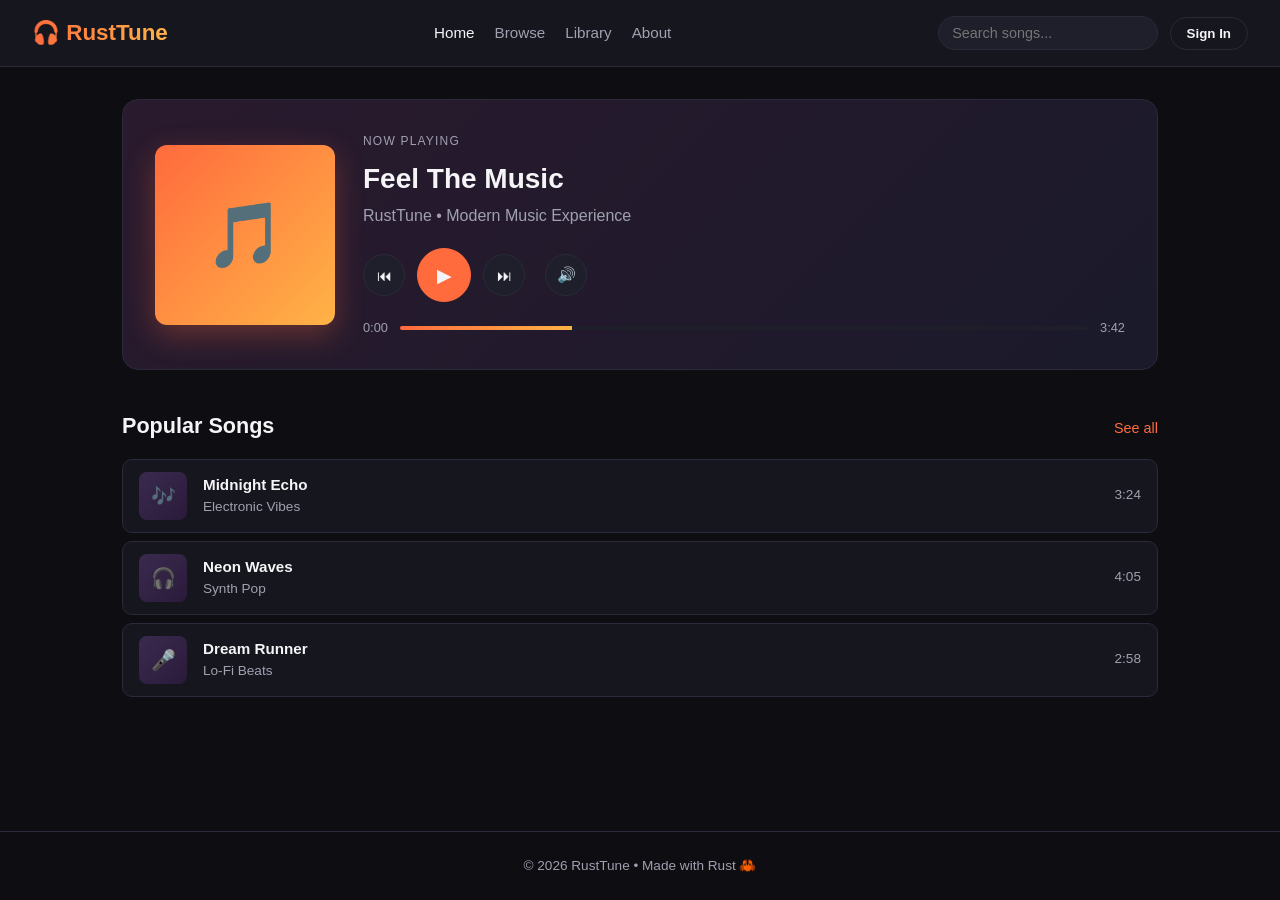
==== templates/index.html @ b89c120e "feat: implemented reusable error message component" ====
<!DOCTYPE html>
<html lang="en">
<head>
  <meta charset="UTF-8" />
  <meta name="viewport" content="width=device-width, initial-scale=1.0" />

  <title>RustTune</title>
  <link rel="stylesheet" href="/static/css/style.css" />
</head>

<body>

  <header class="site-header">
    <div class="logo">🎧 RustTune</div>

    <nav class="nav">
      <a href="#" class="nav-link active">Home</a>
      <a href="#" class="nav-link">Browse</a>
      <a href="#" class="nav-link">Library</a>
      <a href="#" class="nav-link">About</a>
    </nav>

    <div class="header-actions">
      <input
        type="search"
        class="search"
        placeholder="Search songs..."
      />

      <button class="btn btn-ghost">Sign In</button>
    </div>
  </header>

  <main class="container">

    <section class="play-section">

      <div class="now-playing">

        <div class="cover-art">🎵</div>

        <div class="track-info">

          <p class="eyebrow">Now Playing</p>

          <h1 class="track-title">Feel The Music</h1>

          <p class="track-artist">
            RustTune • Modern Music Experience
          </p>

          <div class="player-controls">
            <button class="ctrl">⏮</button>
            <button class="ctrl ctrl-play">▶</button>
            <button class="ctrl">⏭</button>

            <div class="volume-wrapper">
              <button class="ctrl ctrl-volume" id="mute-btn">🔊</button>
              <div class="slider-panel">
                <input type="range" id="volume-slider" min="0" max="1" step="0.01" value="0.8">
              </div>
              </div>
          </div>

          <div class="progress">

            <span class="time">0:00</span>

            <div class="progress-bar">
              <div class="progress-fill"></div>
            </div>

            <span class="time">3:42</span>

          </div>

        </div>

      </div>

    </section>

    <section class="songs-section">

      <div class="section-head">
        <h2>Popular Songs</h2>
        <a href="#" class="see-all">See all</a>
      </div>

      <ul class="song-list">

        <li class="song-card">
          <div class="song-cover">🎶</div>

          <div class="song-meta">
            <p class="song-title">Midnight Echo</p>
            <p class="song-artist">Electronic Vibes</p>
          </div>

          <span class="song-duration">3:24</span>
        </li>

        <li class="song-card">
          <div class="song-cover">🎧</div>

          <div class="song-meta">
            <p class="song-title">Neon Waves</p>
            <p class="song-artist">Synth Pop</p>
          </div>

          <span class="song-duration">4:05</span>
        </li>

        <li class="song-card">
          <div class="song-cover">🎤</div>

          <div class="song-meta">
            <p class="song-title">Dream Runner</p>
            <p class="song-artist">Lo-Fi Beats</p>
          </div>

          <span class="song-duration">2:58</span>
        </li>

      </ul>

    </section>

  </main>

  <footer class="site-footer">
    <p>© 2026 RustTune • Made with Rust 🦀</p>
  </footer>

  <div id="error-container" class="error-container hidden">
    <div class="error-box">
      <span class="error-icon">⚠️</span>
      <p id="error-message-text" class="error-message">Something went wrong.</p>
      <button id="error-retry-btn" class="error-retry-btn">Try Again</button>
    </div>
  </div>

  <script src="/static/js/script.js"></script>
  
</body>
</html>
---- static/css/style.css ----
:root {
  --bg: #0d0d12;
  --bg-elev: #16161f;
  --bg-elev-2: #1f1f2c;
  --text: #f5f5f7;
  --text-dim: #a0a0b0;
  --accent: #ff6b3d;
  --accent-2: #ffb347;
  --border: #2a2a38;
}

* { box-sizing: border-box; margin: 0; padding: 0; }

body {
  font-family: -apple-system, BlinkMacSystemFont, "Segoe UI", Roboto, sans-serif;
  background: var(--bg);
  color: var(--text);
  line-height: 1.5;
  min-height: 100vh;
  display: flex;
  flex-direction: column;
}

/* Header */
.site-header {
  display: flex;
  align-items: center;
  justify-content: space-between;
  padding: 1rem 2rem;
  background: var(--bg-elev);
  border-bottom: 1px solid var(--border);
  gap: 1.5rem;
  flex-wrap: wrap;
}

.logo {
  font-size: 1.4rem;
  font-weight: 700;
  background: linear-gradient(90deg, var(--accent), var(--accent-2));
  -webkit-background-clip: text;
  -webkit-text-fill-color: transparent;
  background-clip: text;
}

.nav { display: flex; gap: 1.25rem; }
.nav-link {
  color: var(--text-dim);
  text-decoration: none;
  font-size: 0.95rem;
  transition: color 0.15s;
}
.nav-link:hover, .nav-link.active { color: var(--text); }

.header-actions { display: flex; gap: 0.75rem; align-items: center; }

.search {
  background: var(--bg-elev-2);
  border: 1px solid var(--border);
  color: var(--text);
  padding: 0.5rem 0.85rem;
  border-radius: 999px;
  width: 220px;
  font-size: 0.9rem;
  outline: none;
}
.search:focus { border-color: var(--accent); }

.btn {
  background: var(--accent);
  color: #fff;
  border: none;
  padding: 0.5rem 1rem;
  border-radius: 999px;
  font-weight: 600;
  cursor: pointer;
  transition: opacity 0.15s;
}
.btn:hover { opacity: 0.9; }
.btn-ghost {
  background: transparent;
  border: 1px solid var(--border);
  color: var(--text);
}

/* Main */
.container {
  flex: 1;
  width: 100%;
  max-width: 1100px;
  margin: 0 auto;
  padding: 2rem;
}

/* Play section */
.play-section {
  background: linear-gradient(135deg, #2a1a2e 0%, #1a1a2a 100%);
  border-radius: 16px;
  padding: 2rem;
  margin-bottom: 2.5rem;
  border: 1px solid var(--border);
}

.now-playing {
  display: flex;
  gap: 1.75rem;
  align-items: center;
  flex-wrap: wrap;
}

.cover-art {
  width: 180px;
  height: 180px;
  border-radius: 12px;
  background: linear-gradient(135deg, var(--accent), var(--accent-2));
  display: flex;
  align-items: center;
  justify-content: center;
  font-size: 4rem;
  flex-shrink: 0;
  box-shadow: 0 10px 30px rgba(255, 107, 61, 0.3);
}

.track-info { flex: 1; min-width: 240px; }
.eyebrow {
  text-transform: uppercase;
  letter-spacing: 0.1em;
  font-size: 0.75rem;
  color: var(--text-dim);
  margin-bottom: 0.5rem;
}
.track-title { font-size: 1.75rem; margin-bottom: 0.25rem; }
.track-artist { color: var(--text-dim); margin-bottom: 1.25rem; }

.player-controls {
  display: flex;
  gap: 0.75rem;
  align-items: center;
  margin-bottom: 1rem;
}

.ctrl {
  background: var(--bg-elev-2);
  border: 1px solid var(--border);
  color: var(--text);
  width: 42px;
  height: 42px;
  border-radius: 50%;
  cursor: pointer;
  font-size: 0.95rem;
  display: flex;
  align-items: center;
  justify-content: center;
  transition: background 0.15s;
}
.ctrl:hover { background: var(--border); }
.ctrl-play {
  width: 54px;
  height: 54px;
  background: var(--accent);
  border-color: var(--accent);
  font-size: 1.2rem;
}
.ctrl-play:hover { background: var(--accent-2); border-color: var(--accent-2); }

.progress {
  display: flex;
  align-items: center;
  gap: 0.75rem;
  font-size: 0.8rem;
  color: var(--text-dim);
}
.progress-bar {
  flex: 1;
  height: 4px;
  background: var(--bg-elev-2);
  border-radius: 2px;
  overflow: hidden;
}
.progress-fill {
  width: 25%;
  height: 100%;
  background: linear-gradient(90deg, var(--accent), var(--accent-2));
}

/* Songs */
.section-head {
  display: flex;
  justify-content: space-between;
  align-items: baseline;
  margin-bottom: 1rem;
}
.section-head h2 { font-size: 1.35rem; }
.see-all {
  color: var(--accent);
  text-decoration: none;
  font-size: 0.9rem;
}
.see-all:hover { text-decoration: underline; }

.song-list { list-style: none; display: flex; flex-direction: column; gap: 0.5rem; }

.song-card {
  display: flex;
  align-items: center;
  gap: 1rem;
  padding: 0.75rem 1rem;
  background: var(--bg-elev);
  border: 1px solid var(--border);
  border-radius: 10px;
  cursor: pointer;
  transition: background 0.15s, transform 0.15s;
}
.song-card:hover {
  background: var(--bg-elev-2);
  transform: translateY(-1px);
}

.song-cover {
  width: 48px;
  height: 48px;
  border-radius: 8px;
  background: linear-gradient(135deg, #3a2a4e, #2a1a3a);
  display: flex;
  align-items: center;
  justify-content: center;
  font-size: 1.25rem;
  flex-shrink: 0;
}

.song-meta { flex: 1; min-width: 0; }
.song-title { font-weight: 600; font-size: 0.95rem; }
.song-artist { color: var(--text-dim); font-size: 0.85rem; }
.song-duration { color: var(--text-dim); font-size: 0.85rem; }

/* Footer */
.site-footer {
  text-align: center;
  padding: 1.5rem;
  color: var(--text-dim);
  font-size: 0.85rem;
  border-top: 1px solid var(--border);
}

/* Volume Controls */
.volume-wrapper {
  display: inline-flex;
  align-items: center;
  position: relative;
  vertical-align: middle;
  margin-left: 0.5rem;
}

.ctrl-volume {
  width: 42px !important;
  height: 42px !important;
  border-radius: 50% !important;
  display: flex !important;
  align-items: center !important;
  justify-content: center !important;
  z-index: 5;
}

.slider-panel {
  display: flex;
  align-items: center;
  background: var(--bg-elev-2);
  border: 1px solid var(--border);
  height: 42px;
  border-radius: 21px;  
  padding: 0;
  margin-left: -42px;   
  max-width: 0px;
  opacity: 0;
  visibility: hidden;
  overflow: hidden;
  transition: all 0.3s ease-in-out;
}

#volume-slider {
  -webkit-appearance: none;
  appearance: none;
  width: 80px;
  height: 4px;
  border-radius: 2px;
  background: var(--border);
  outline: none;
  cursor: pointer;
  margin-left: 50px; 
  margin-right: 15px; 
}

#volume-slider::-webkit-slider-thumb {
  -webkit-appearance: none;
  appearance: none;
  width: 10px;
  height: 10px;
  border-radius: 50%;
  background: var(--accent);
}

.volume-wrapper:hover .slider-panel {
  max-width: 160px;
  opacity: 1;
  visibility: visible;
}

/* Responsive */
@media (max-width: 640px) {
  .site-header { padding: 1rem; }
  .search { width: 100%; }
  .container { padding: 1rem; }
  .play-section { padding: 1.25rem; }
  .cover-art { width: 140px; height: 140px; font-size: 3rem; }
  .track-title { font-size: 1.4rem; }
  
  .volume-wrapper {
    margin-left: 0;
    margin-top: 0.5rem;
  }

  .volume-wrapper .slider-panel {
    max-width: 160px !important;
    opacity: 1 !important;
    visibility: visible !important;
  }
}

/* Reusable Error Component Styles */
.error-container {
    position: fixed;
    top: 20px;
    right: 20px;
    z-index: 1000;
    transition: all 0.3s ease;
}

/* Class to hide the component when there's no error */
.error-container.hidden {
    display: none;
}

.error-box {
    background-color: #fde8e8; /* Soft red background */
    border: 1px solid #f8b4b4; /* Darker red border */
    border-radius: 8px;
    padding: 12px 16px;
    display: flex;
    align-items: center;
    gap: 12px;
    box-shadow: 0 4px 6px rgba(0, 0, 0, 0.1);
}

.error-icon {
    font-size: 1.2rem;
}

.error-message {
    color: #9b1c1c; /* Deep red text color */
    margin: 0;
    font-family: sans-serif;
    font-size: 0.95rem;
    font-weight: 500;
}

.error-retry-btn {
    background-color: #9b1c1c;
    color: white;
    border: none;
    border-radius: 4px;
    padding: 6px 12px;
    cursor: pointer;
    font-size: 0.85rem;
    transition: background-color 0.2s;
}

.error-retry-btn:hover {
    background-color: #7f1d1d;
}
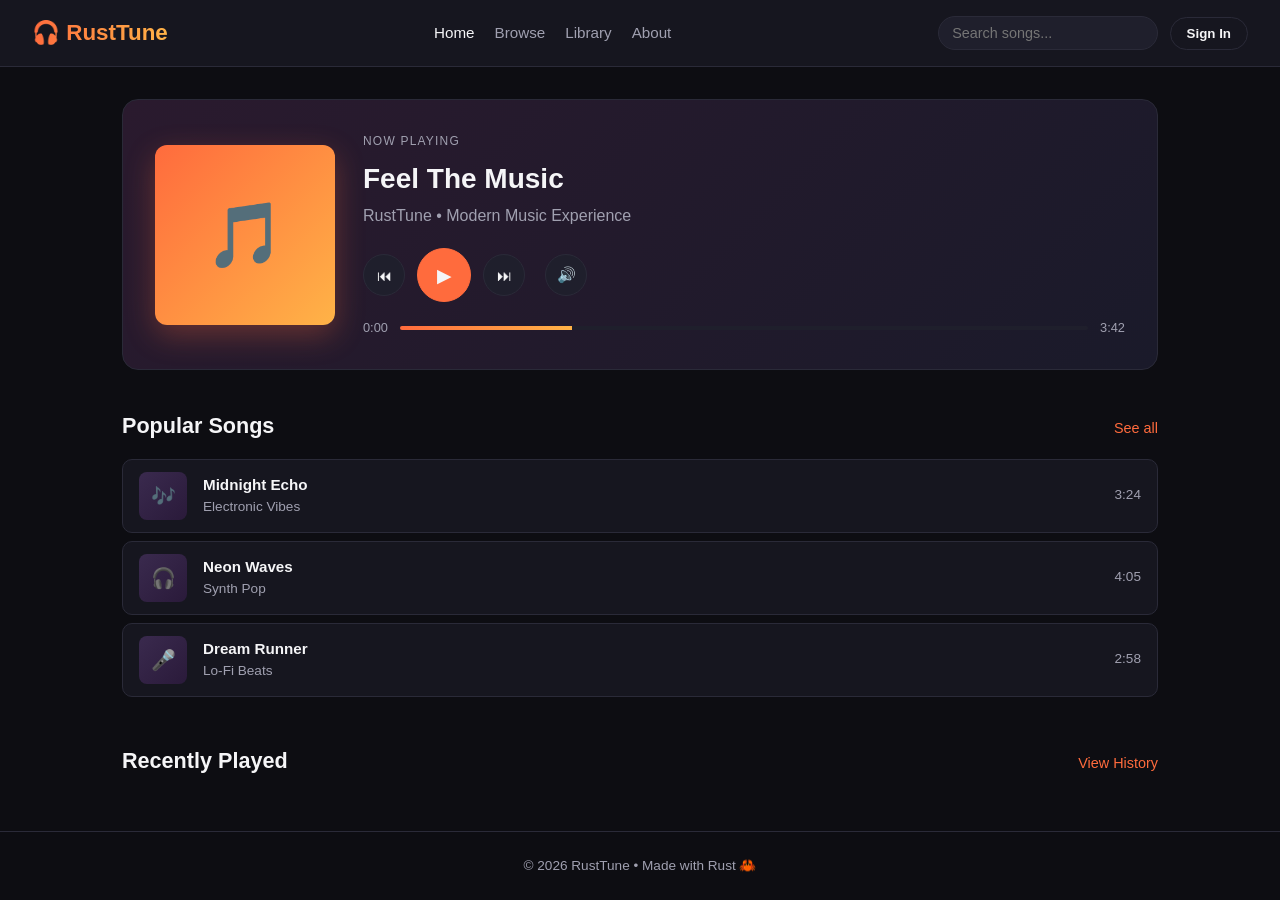
==== commit cdf15eb1: "Resloved merge conflicts" ====
--- a/templates/index.html
+++ b/templates/index.html
@@ -1,146 +1,140 @@
-<!DOCTYPE html>
+<!doctype html>
 <html lang="en">
-<head>
-  <meta charset="UTF-8" />
-  <meta name="viewport" content="width=device-width, initial-scale=1.0" />
+  <head>
+    <meta charset="UTF-8" />
+    <meta name="viewport" content="width=device-width, initial-scale=1.0" />
 
-  <title>RustTune</title>
-  <link rel="stylesheet" href="/static/css/style.css" />
-</head>
+    <title>RustTune</title>
+    <link rel="stylesheet" href="/static/css/style.css" />
+  </head>
 
-<body>
+  <body>
+    <header class="site-header">
+      <div class="logo">🎧 RustTune</div>
 
-  <header class="site-header">
-    <div class="logo">🎧 RustTune</div>
+      <nav class="nav">
+        <a href="#" class="nav-link active">Home</a>
+        <a href="#" class="nav-link">Browse</a>
+        <a href="#" class="nav-link">Library</a>
+        <a href="#" class="nav-link">About</a>
+      </nav>
 
-    <nav class="nav">
-      <a href="#" class="nav-link active">Home</a>
-      <a href="#" class="nav-link">Browse</a>
-      <a href="#" class="nav-link">Library</a>
-      <a href="#" class="nav-link">About</a>
-    </nav>
+      <div class="header-actions">
+        <input type="search" class="search" placeholder="Search songs..." />
 
-    <div class="header-actions">
-      <input
-        type="search"
-        class="search"
-        placeholder="Search songs..."
-      />
+        <button class="btn btn-ghost">Sign In</button>
+      </div>
+    </header>
 
-      <button class="btn btn-ghost">Sign In</button>
-    </div>
-  </header>
+    <main class="container">
+      <section class="play-section">
+        <div class="now-playing">
+          <div class="cover-art">🎵</div>
 
-  <main class="container">
+          <div class="track-info">
+            <p class="eyebrow">Now Playing</p>
 
-    <section class="play-section">
+            <h1 class="track-title">Feel The Music</h1>
 
-      <div class="now-playing">
+            <p class="track-artist">RustTune • Modern Music Experience</p>
 
-        <div class="cover-art">🎵</div>
+            <div class="player-controls">
+              <button class="ctrl">⏮</button>
 
-        <div class="track-info">
+              <button class="ctrl ctrl-play">▶</button>
 
-          <p class="eyebrow">Now Playing</p>
+              <button class="ctrl">⏭</button>
 
-          <h1 class="track-title">Feel The Music</h1>
+              <div class="volume-wrapper">
+                <button class="ctrl ctrl-volume" id="mute-btn">🔊</button>
 
-          <p class="track-artist">
-            RustTune • Modern Music Experience
-          </p>
-
-          <div class="player-controls">
-            <button class="ctrl">⏮</button>
-            <button class="ctrl ctrl-play">▶</button>
-            <button class="ctrl">⏭</button>
-
-            <div class="volume-wrapper">
-              <button class="ctrl ctrl-volume" id="mute-btn">🔊</button>
-              <div class="slider-panel">
-                <input type="range" id="volume-slider" min="0" max="1" step="0.01" value="0.8">
+                <div class="slider-panel">
+                  <input
+                    type="range"
+                    id="volume-slider"
+                    min="0"
+                    max="1"
+                    step="0.01"
+                    value="0.8"
+                  />
+                </div>
               </div>
-              </div>
-          </div>
-
-          <div class="progress">
-
-            <span class="time">0:00</span>
-
-            <div class="progress-bar">
-              <div class="progress-fill"></div>
             </div>
 
-            <span class="time">3:42</span>
+            <div class="progress">
+              <span class="time">0:00</span>
 
+              <div class="progress-bar">
+                <div class="progress-fill"></div>
+              </div>
+
+              <span class="time">3:42</span>
+            </div>
           </div>
+        </div>
+      </section>
 
+      <section class="songs-section">
+        <div class="section-head">
+          <h2>Popular Songs</h2>
+
+          <a href="#" class="see-all">See all</a>
         </div>
 
-      </div>
+        <ul class="song-list">
+          <li class="song-card" data-song="Midnight Echo">
+            <div class="song-cover">🎶</div>
 
-    </section>
+            <div class="song-meta">
+              <p class="song-title">Midnight Echo</p>
 
-    <section class="songs-section">
+              <p class="song-artist">Electronic Vibes</p>
+            </div>
 
-      <div class="section-head">
-        <h2>Popular Songs</h2>
-        <a href="#" class="see-all">See all</a>
-      </div>
+            <span class="song-duration">3:24</span>
+          </li>
 
-      <ul class="song-list">
+          <li class="song-card" data-song="Neon Waves">
+            <div class="song-cover">🎧</div>
 
-        <li class="song-card">
-          <div class="song-cover">🎶</div>
+            <div class="song-meta">
+              <p class="song-title">Neon Waves</p>
 
-          <div class="song-meta">
-            <p class="song-title">Midnight Echo</p>
-            <p class="song-artist">Electronic Vibes</p>
-          </div>
+              <p class="song-artist">Synth Pop</p>
+            </div>
 
-          <span class="song-duration">3:24</span>
-        </li>
+            <span class="song-duration">4:05</span>
+          </li>
 
-        <li class="song-card">
-          <div class="song-cover">🎧</div>
+          <li class="song-card" data-song="Dream Runner">
+            <div class="song-cover">🎤</div>
 
-          <div class="song-meta">
-            <p class="song-title">Neon Waves</p>
-            <p class="song-artist">Synth Pop</p>
-          </div>
+            <div class="song-meta">
+              <p class="song-title">Dream Runner</p>
 
-          <span class="song-duration">4:05</span>
-        </li>
+              <p class="song-artist">Lo-Fi Beats</p>
+            </div>
 
-        <li class="song-card">
-          <div class="song-cover">🎤</div>
+            <span class="song-duration">2:58</span>
+          </li>
+        </ul>
+      </section>
 
-          <div class="song-meta">
-            <p class="song-title">Dream Runner</p>
-            <p class="song-artist">Lo-Fi Beats</p>
-          </div>
+      <section class="recent-section">
+        <div class="section-head">
+          <h2>Recently Played</h2>
 
-          <span class="song-duration">2:58</span>
-        </li>
+          <a href="#" class="see-all">View History</a>
+        </div>
 
-      </ul>
+        <ul class="recent-list" id="recent-list"></ul>
+      </section>
+    </main>
 
-    </section>
+    <footer class="site-footer">
+      <p>© 2026 RustTune • Made with Rust 🦀</p>
+    </footer>
 
-  </main>
-
-  <footer class="site-footer">
-    <p>© 2026 RustTune • Made with Rust 🦀</p>
-  </footer>
-
-  <div id="error-container" class="error-container hidden">
-    <div class="error-box">
-      <span class="error-icon">⚠️</span>
-      <p id="error-message-text" class="error-message">Something went wrong.</p>
-      <button id="error-retry-btn" class="error-retry-btn">Try Again</button>
-    </div>
-  </div>
-
-  <script src="/static/js/script.js"></script>
-  
-</body>
-</html>+    <script src="/static/js/script.js"></script>
+  </body>
+</html>
--- a/static/css/style.css
+++ b/static/css/style.css
@@ -232,6 +232,33 @@
 .song-title { font-weight: 600; font-size: 0.95rem; }
 .song-artist { color: var(--text-dim); font-size: 0.85rem; }
 .song-duration { color: var(--text-dim); font-size: 0.85rem; }
+
+/*  Recently Played Section */
+
+.recent-section{
+  margin-top:3rem;
+}
+.recent-list{
+  list-style:none;
+  display:flex;
+  flex-direction:column;
+  gap:0.75rem;
+}
+.recent-card{
+  display:flex;
+  align-items:center;
+  gap:1rem;
+  padding:0.85rem 1rem;
+  background: var(--bg-elev);
+  border:1px solid var(--border);
+  border-radius:12px;
+  transition: 0.2s ease;
+}
+
+.recent-card:hover{
+  background: var(--bg-elev-2);
+  transform: translateY(-1px);
+}
 
 /* Footer */
 .site-footer {
@@ -324,56 +351,4 @@
     opacity: 1 !important;
     visibility: visible !important;
   }
-}
-
-/* Reusable Error Component Styles */
-.error-container {
-    position: fixed;
-    top: 20px;
-    right: 20px;
-    z-index: 1000;
-    transition: all 0.3s ease;
-}
-
-/* Class to hide the component when there's no error */
-.error-container.hidden {
-    display: none;
-}
-
-.error-box {
-    background-color: #fde8e8; /* Soft red background */
-    border: 1px solid #f8b4b4; /* Darker red border */
-    border-radius: 8px;
-    padding: 12px 16px;
-    display: flex;
-    align-items: center;
-    gap: 12px;
-    box-shadow: 0 4px 6px rgba(0, 0, 0, 0.1);
-}
-
-.error-icon {
-    font-size: 1.2rem;
-}
-
-.error-message {
-    color: #9b1c1c; /* Deep red text color */
-    margin: 0;
-    font-family: sans-serif;
-    font-size: 0.95rem;
-    font-weight: 500;
-}
-
-.error-retry-btn {
-    background-color: #9b1c1c;
-    color: white;
-    border: none;
-    border-radius: 4px;
-    padding: 6px 12px;
-    cursor: pointer;
-    font-size: 0.85rem;
-    transition: background-color 0.2s;
-}
-
-.error-retry-btn:hover {
-    background-color: #7f1d1d;
 }
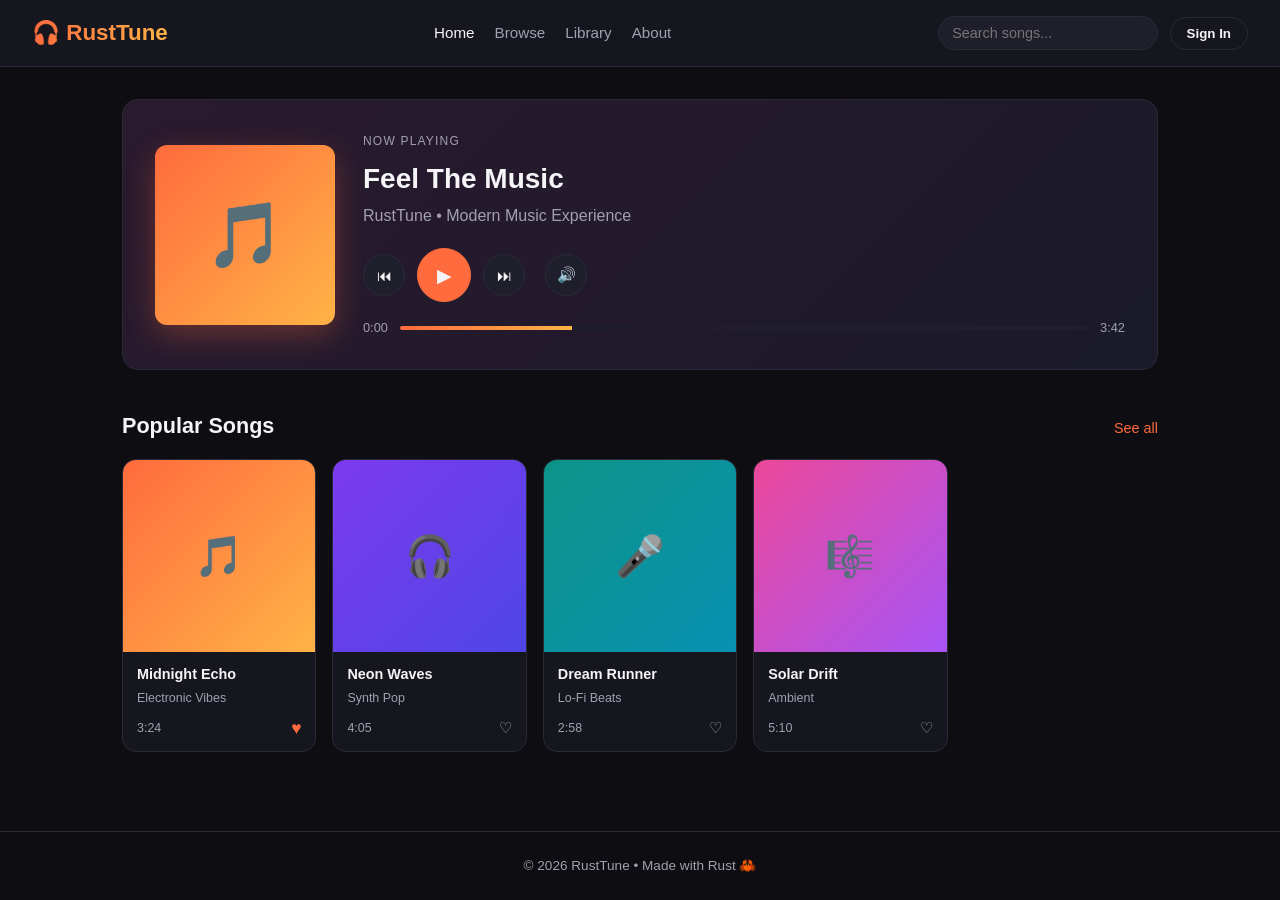
==== commit 9c6032fa: "Merge branch 'main' into feat/song-card-component" ====
--- a/templates/index.html
+++ b/templates/index.html
@@ -1,140 +1,185 @@
-<!doctype html>
+<!DOCTYPE html>
 <html lang="en">
-  <head>
-    <meta charset="UTF-8" />
-    <meta name="viewport" content="width=device-width, initial-scale=1.0" />
+<head>
+  <meta charset="UTF-8" />
+  <meta name="viewport" content="width=device-width, initial-scale=1.0" />
 
-    <title>RustTune</title>
-    <link rel="stylesheet" href="/static/css/style.css" />
-  </head>
+  <title>RustTune</title>
+  <link rel="stylesheet" href="/static/css/style.css" />
+</head>
 
-  <body>
-    <header class="site-header">
-      <div class="logo">🎧 RustTune</div>
+<body>
 
-      <nav class="nav">
-        <a href="#" class="nav-link active">Home</a>
-        <a href="#" class="nav-link">Browse</a>
-        <a href="#" class="nav-link">Library</a>
-        <a href="#" class="nav-link">About</a>
-      </nav>
+  <header class="site-header">
+    <div class="logo">🎧 RustTune</div>
 
-      <div class="header-actions">
-        <input type="search" class="search" placeholder="Search songs..." />
+    <nav class="nav">
+      <a href="#" class="nav-link active">Home</a>
+      <a href="#" class="nav-link">Browse</a>
+      <a href="#" class="nav-link">Library</a>
+      <a href="#" class="nav-link">About</a>
+    </nav>
 
-        <button class="btn btn-ghost">Sign In</button>
-      </div>
-    </header>
+    <div class="header-actions">
+      <input
+        type="search"
+        class="search"
+        placeholder="Search songs..."
+      />
 
-    <main class="container">
-      <section class="play-section">
-        <div class="now-playing">
-          <div class="cover-art">🎵</div>
+      <button class="btn btn-ghost">Sign In</button>
+    </div>
+  </header>
 
-          <div class="track-info">
-            <p class="eyebrow">Now Playing</p>
+  <main class="container">
 
-            <h1 class="track-title">Feel The Music</h1>
+    <section class="play-section">
 
-            <p class="track-artist">RustTune • Modern Music Experience</p>
+      <div class="now-playing">
 
-            <div class="player-controls">
-              <button class="ctrl">⏮</button>
+        <div class="cover-art">🎵</div>
 
-              <button class="ctrl ctrl-play">▶</button>
+        <div class="track-info">
 
-              <button class="ctrl">⏭</button>
+          <p class="eyebrow">Now Playing</p>
 
-              <div class="volume-wrapper">
-                <button class="ctrl ctrl-volume" id="mute-btn">🔊</button>
+          <h1 class="track-title">Feel The Music</h1>
 
-                <div class="slider-panel">
-                  <input
-                    type="range"
-                    id="volume-slider"
-                    min="0"
-                    max="1"
-                    step="0.01"
-                    value="0.8"
-                  />
-                </div>
+          <p class="track-artist">
+            RustTune • Modern Music Experience
+          </p>
+
+          <div class="player-controls">
+            <button class="ctrl">⏮</button>
+            <button class="ctrl ctrl-play">▶</button>
+            <button class="ctrl">⏭</button>
+
+            <div class="volume-wrapper">
+              <button class="ctrl ctrl-volume" id="mute-btn">🔊</button>
+              <div class="slider-panel">
+                <input type="range" id="volume-slider" min="0" max="1" step="0.01" value="0.8">
               </div>
+              </div>
+          </div>
+
+          <div class="progress">
+
+            <span class="time">0:00</span>
+
+            <div class="progress-bar">
+              <div class="progress-fill"></div>
             </div>
 
-            <div class="progress">
-              <span class="time">0:00</span>
+            <span class="time">3:42</span>
 
-              <div class="progress-bar">
-                <div class="progress-fill"></div>
-              </div>
+          </div>
 
-              <span class="time">3:42</span>
-            </div>
-          </div>
-        </div>
-      </section>
-
-      <section class="songs-section">
-        <div class="section-head">
-          <h2>Popular Songs</h2>
-
-          <a href="#" class="see-all">See all</a>
         </div>
 
-        <ul class="song-list">
-          <li class="song-card" data-song="Midnight Echo">
-            <div class="song-cover">🎶</div>
+      </div>
 
-            <div class="song-meta">
-              <p class="song-title">Midnight Echo</p>
+    </section>
 
-              <p class="song-artist">Electronic Vibes</p>
-            </div>
+   
 
-            <span class="song-duration">3:24</span>
-          </li>
+<section class="songs-section" style="margin-top: 2.5rem;">
 
-          <li class="song-card" data-song="Neon Waves">
-            <div class="song-cover">🎧</div>
+  <div class="section-head">
+    <h2>Popular Songs</h2>
+    <a href="#" class="see-all">See all</a>
+  </div>
 
-            <div class="song-meta">
-              <p class="song-title">Neon Waves</p>
+  <ul class="song-grid" role="list" aria-label="Popular songs">
 
-              <p class="song-artist">Synth Pop</p>
-            </div>
+    <!-- Card 1 Midnight Echo -->
+    <li class="song-card-grid song-card-grid--playing" data-id="1">
+      <div class="song-card-grid__art song-card-grid__art--orange">
+        🎵
+        <div class="song-card-grid__overlay" aria-hidden="true">
+          <button class="song-card-grid__play-btn" aria-label="Play Midnight Echo">▶</button>
+        </div>
+      </div>
+      <div class="song-card-grid__info">
+        <p class="song-card-grid__title">Midnight Echo</p>
+        <p class="song-card-grid__genre">Electronic Vibes</p>
+        <div class="song-card-grid__footer">
+          <span class="song-card-grid__duration">3:24</span>
+          <button class="song-card-grid__like song-card-grid__like--liked"
+                  aria-label="Unlike Midnight Echo" aria-pressed="true">♥</button>
+        </div>
+      </div>
+    </li>
 
-            <span class="song-duration">4:05</span>
-          </li>
+    <!-- Card 2  Neon Waves -->
+    <li class="song-card-grid" data-id="2">
+      <div class="song-card-grid__art song-card-grid__art--purple">
+        🎧
+        <div class="song-card-grid__overlay" aria-hidden="true">
+          <button class="song-card-grid__play-btn" aria-label="Play Neon Waves">▶</button>
+        </div>
+      </div>
+      <div class="song-card-grid__info">
+        <p class="song-card-grid__title">Neon Waves</p>
+        <p class="song-card-grid__genre">Synth Pop</p>
+        <div class="song-card-grid__footer">
+          <span class="song-card-grid__duration">4:05</span>
+          <button class="song-card-grid__like" aria-label="Like Neon Waves"
+                  aria-pressed="false">♡</button>
+        </div>
+      </div>
+    </li>
 
-          <li class="song-card" data-song="Dream Runner">
-            <div class="song-cover">🎤</div>
+    <!-- Card 3  Dream Runner -->
+    <li class="song-card-grid" data-id="3">
+      <div class="song-card-grid__art song-card-grid__art--teal">
+        🎤
+        <div class="song-card-grid__overlay" aria-hidden="true">
+          <button class="song-card-grid__play-btn" aria-label="Play Dream Runner">▶</button>
+        </div>
+      </div>
+      <div class="song-card-grid__info">
+        <p class="song-card-grid__title">Dream Runner</p>
+        <p class="song-card-grid__genre">Lo-Fi Beats</p>
+        <div class="song-card-grid__footer">
+          <span class="song-card-grid__duration">2:58</span>
+          <button class="song-card-grid__like" aria-label="Like Dream Runner"
+                  aria-pressed="false">♡</button>
+        </div>
+      </div>
+    </li>
 
-            <div class="song-meta">
-              <p class="song-title">Dream Runner</p>
+    <!-- Card 4  Solar Drift -->
+    <li class="song-card-grid" data-id="4">
+      <div class="song-card-grid__art song-card-grid__art--pink">
+        🎼
+        <div class="song-card-grid__overlay" aria-hidden="true">
+          <button class="song-card-grid__play-btn" aria-label="Play Solar Drift">▶</button>
+        </div>
+      </div>
+      <div class="song-card-grid__info">
+        <p class="song-card-grid__title">Solar Drift</p>
+        <p class="song-card-grid__genre">Ambient</p>
+        <div class="song-card-grid__footer">
+          <span class="song-card-grid__duration">5:10</span>
+          <button class="song-card-grid__like" aria-label="Like Solar Drift"
+                  aria-pressed="false">♡</button>
+        </div>
+      </div>
+    </li>
 
-              <p class="song-artist">Lo-Fi Beats</p>
-            </div>
+  </ul>
 
-            <span class="song-duration">2:58</span>
-          </li>
-        </ul>
-      </section>
+</section>
 
-      <section class="recent-section">
-        <div class="section-head">
-          <h2>Recently Played</h2>
 
-          <a href="#" class="see-all">View History</a>
-        </div>
+<script src="script.js"></script>
+  </main>
 
-        <ul class="recent-list" id="recent-list"></ul>
-      </section>
-    </main>
+  <footer class="site-footer">
+    <p>© 2026 RustTune • Made with Rust 🦀</p>
+  </footer>
 
-    <footer class="site-footer">
-      <p>© 2026 RustTune • Made with Rust 🦀</p>
-    </footer>
-
-    <script src="/static/js/script.js"></script>
-  </body>
-</html>
+  <script src="/static/js/script.js"></script>
+  
+</body>
+</html>
--- a/static/css/style.css
+++ b/static/css/style.css
@@ -232,33 +232,6 @@
 .song-title { font-weight: 600; font-size: 0.95rem; }
 .song-artist { color: var(--text-dim); font-size: 0.85rem; }
 .song-duration { color: var(--text-dim); font-size: 0.85rem; }
-
-/*  Recently Played Section */
-
-.recent-section{
-  margin-top:3rem;
-}
-.recent-list{
-  list-style:none;
-  display:flex;
-  flex-direction:column;
-  gap:0.75rem;
-}
-.recent-card{
-  display:flex;
-  align-items:center;
-  gap:1rem;
-  padding:0.85rem 1rem;
-  background: var(--bg-elev);
-  border:1px solid var(--border);
-  border-radius:12px;
-  transition: 0.2s ease;
-}
-
-.recent-card:hover{
-  background: var(--bg-elev-2);
-  transform: translateY(-1px);
-}
 
 /* Footer */
 .site-footer {
@@ -346,9 +319,165 @@
     margin-top: 0.5rem;
   }
 
-  .volume-wrapper .slider-panel {
-    max-width: 160px !important;
-    opacity: 1 !important;
-    visibility: visible !important;
-  }
-}+}
+
+
+
+.song-grid {
+  display: grid;
+  grid-template-columns: repeat(auto-fill, minmax(180px, 1fr));
+  gap: 1rem;
+}
+
+
+.song-card-grid {
+  background: var(--bg-elev);
+  border: 1px solid var(--border);
+  border-radius: 14px;
+  overflow: hidden;
+  cursor: pointer;
+  transition: border-color 0.2s, transform 0.2s;
+  display: flex;
+  flex-direction: column;
+}
+
+.song-card-grid:hover {
+  border-color: var(--accent);
+  transform: translateY(-3px);
+}
+
+
+.song-card-grid__art {
+  position: relative;
+  aspect-ratio: 1 / 1;
+  background: linear-gradient(135deg, #3a2a4e, #2a1a3a);
+  display: flex;
+  align-items: center;
+  justify-content: center;
+  font-size: 2.5rem;
+  overflow: hidden;
+}
+
+
+.song-card-grid__art--orange  { background: linear-gradient(135deg, var(--accent), var(--accent-2)); }
+.song-card-grid__art--purple  { background: linear-gradient(135deg, #7c3aed, #4f46e5); }
+.song-card-grid__art--teal    { background: linear-gradient(135deg, #0d9488, #0891b2); }
+.song-card-grid__art--pink    { background: linear-gradient(135deg, #ec4899, #a855f7); }
+
+
+.song-card-grid__art img {
+  width: 100%;
+  height: 100%;
+  object-fit: cover;
+  display: block;
+}
+
+
+.song-card-grid__overlay {
+  position: absolute;
+  inset: 0;
+  background: rgba(0, 0, 0, 0.45);
+  display: flex;
+  align-items: center;
+  justify-content: center;
+  opacity: 0;
+  transition: opacity 0.2s;
+}
+
+.song-card-grid:hover .song-card-grid__overlay {
+  opacity: 1;
+}
+
+.song-card-grid__play-btn {
+  width: 52px;
+  height: 52px;
+  border-radius: 50%;
+  background: var(--accent);
+  border: none;
+  color: #fff;
+  font-size: 1.2rem;
+  cursor: pointer;
+  display: flex;
+  align-items: center;
+  justify-content: center;
+  transition: transform 0.15s, background 0.15s;
+  box-shadow: 0 4px 20px rgba(255, 107, 61, 0.45);
+}
+
+.song-card-grid__play-btn:hover {
+  transform: scale(1.08);
+  background: var(--accent-2);
+}
+
+
+.song-card-grid--playing .song-card-grid__art::before {
+  content: "";
+  position: absolute;
+  inset: -3px;
+  border-radius: inherit;
+  border: 2px solid var(--accent);
+  animation: pulse-ring 1.8s ease-out infinite;
+  pointer-events: none;
+}
+
+@keyframes pulse-ring {
+  0%   { opacity: 0.9; transform: scale(1); }
+  100% { opacity: 0;   transform: scale(1.06); }
+}
+
+
+.song-card-grid__info {
+  padding: 0.75rem 0.875rem 0.875rem;
+  display: flex;
+  flex-direction: column;
+  gap: 0.2rem;
+  flex: 1;
+}
+
+.song-card-grid__title {
+  font-size: 0.9rem;
+  font-weight: 600;
+  color: var(--text);
+  white-space: nowrap;
+  overflow: hidden;
+  text-overflow: ellipsis;
+}
+
+.song-card-grid__genre {
+  font-size: 0.78rem;
+  color: var(--text-dim);
+  white-space: nowrap;
+  overflow: hidden;
+  text-overflow: ellipsis;
+}
+
+
+.song-card-grid__footer {
+  display: flex;
+  align-items: center;
+  justify-content: space-between;
+  margin-top: 0.5rem;
+}
+
+.song-card-grid__duration {
+  font-size: 0.78rem;
+  color: var(--text-dim);
+}
+
+.song-card-grid__like {
+  background: none;
+  border: none;
+  cursor: pointer;
+  color: var(--text-dim);
+  font-size: 0.95rem;
+  padding: 0;
+  line-height: 1;
+  transition: color 0.15s, transform 0.15s;
+}
+
+.song-card-grid__like:hover,
+.song-card-grid__like--liked {
+  color: var(--accent) ;
+  transform: scale(1.15);
+}
+
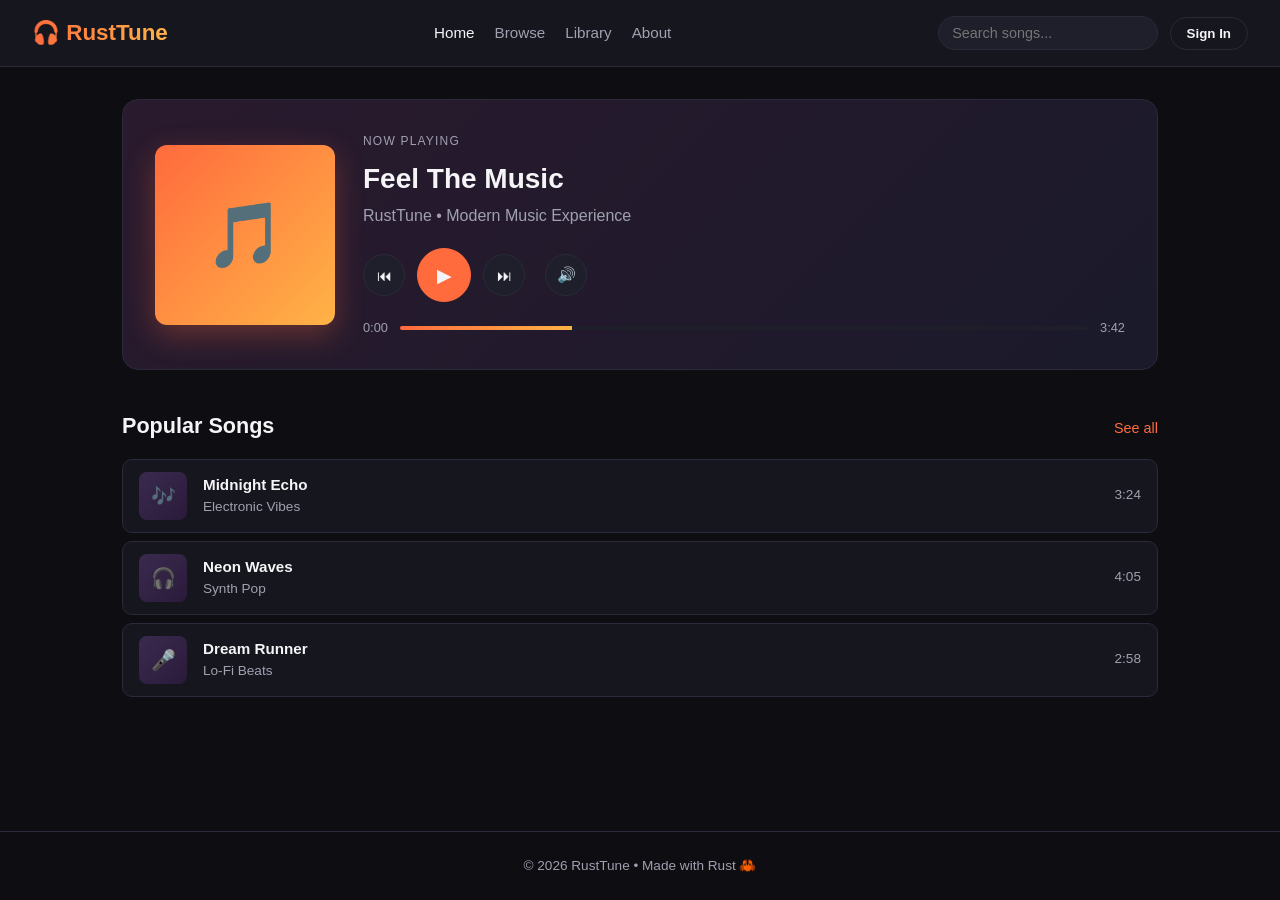
==== commit f61e174f: "resolve merge conflicts with upstream/main" ====
--- a/templates/index.html
+++ b/templates/index.html
@@ -80,99 +80,52 @@
 
     </section>
 
-   
+    <section class="songs-section">
 
-<section class="songs-section" style="margin-top: 2.5rem;">
+      <div class="section-head">
+        <h2>Popular Songs</h2>
+        <a href="#" class="see-all">See all</a>
+      </div>
 
-  <div class="section-head">
-    <h2>Popular Songs</h2>
-    <a href="#" class="see-all">See all</a>
-  </div>
+      <ul class="song-list">
 
-  <ul class="song-grid" role="list" aria-label="Popular songs">
+        <li class="song-card">
+          <div class="song-cover">🎶</div>
 
-    <!-- Card 1 Midnight Echo -->
-    <li class="song-card-grid song-card-grid--playing" data-id="1">
-      <div class="song-card-grid__art song-card-grid__art--orange">
-        🎵
-        <div class="song-card-grid__overlay" aria-hidden="true">
-          <button class="song-card-grid__play-btn" aria-label="Play Midnight Echo">▶</button>
-        </div>
-      </div>
-      <div class="song-card-grid__info">
-        <p class="song-card-grid__title">Midnight Echo</p>
-        <p class="song-card-grid__genre">Electronic Vibes</p>
-        <div class="song-card-grid__footer">
-          <span class="song-card-grid__duration">3:24</span>
-          <button class="song-card-grid__like song-card-grid__like--liked"
-                  aria-label="Unlike Midnight Echo" aria-pressed="true">♥</button>
-        </div>
-      </div>
-    </li>
+          <div class="song-meta">
+            <p class="song-title">Midnight Echo</p>
+            <p class="song-artist">Electronic Vibes</p>
+          </div>
 
-    <!-- Card 2  Neon Waves -->
-    <li class="song-card-grid" data-id="2">
-      <div class="song-card-grid__art song-card-grid__art--purple">
-        🎧
-        <div class="song-card-grid__overlay" aria-hidden="true">
-          <button class="song-card-grid__play-btn" aria-label="Play Neon Waves">▶</button>
-        </div>
-      </div>
-      <div class="song-card-grid__info">
-        <p class="song-card-grid__title">Neon Waves</p>
-        <p class="song-card-grid__genre">Synth Pop</p>
-        <div class="song-card-grid__footer">
-          <span class="song-card-grid__duration">4:05</span>
-          <button class="song-card-grid__like" aria-label="Like Neon Waves"
-                  aria-pressed="false">♡</button>
-        </div>
-      </div>
-    </li>
+          <span class="song-duration">3:24</span>
+        </li>
 
-    <!-- Card 3  Dream Runner -->
-    <li class="song-card-grid" data-id="3">
-      <div class="song-card-grid__art song-card-grid__art--teal">
-        🎤
-        <div class="song-card-grid__overlay" aria-hidden="true">
-          <button class="song-card-grid__play-btn" aria-label="Play Dream Runner">▶</button>
-        </div>
-      </div>
-      <div class="song-card-grid__info">
-        <p class="song-card-grid__title">Dream Runner</p>
-        <p class="song-card-grid__genre">Lo-Fi Beats</p>
-        <div class="song-card-grid__footer">
-          <span class="song-card-grid__duration">2:58</span>
-          <button class="song-card-grid__like" aria-label="Like Dream Runner"
-                  aria-pressed="false">♡</button>
-        </div>
-      </div>
-    </li>
+        <li class="song-card">
+          <div class="song-cover">🎧</div>
 
-    <!-- Card 4  Solar Drift -->
-    <li class="song-card-grid" data-id="4">
-      <div class="song-card-grid__art song-card-grid__art--pink">
-        🎼
-        <div class="song-card-grid__overlay" aria-hidden="true">
-          <button class="song-card-grid__play-btn" aria-label="Play Solar Drift">▶</button>
-        </div>
-      </div>
-      <div class="song-card-grid__info">
-        <p class="song-card-grid__title">Solar Drift</p>
-        <p class="song-card-grid__genre">Ambient</p>
-        <div class="song-card-grid__footer">
-          <span class="song-card-grid__duration">5:10</span>
-          <button class="song-card-grid__like" aria-label="Like Solar Drift"
-                  aria-pressed="false">♡</button>
-        </div>
-      </div>
-    </li>
+          <div class="song-meta">
+            <p class="song-title">Neon Waves</p>
+            <p class="song-artist">Synth Pop</p>
+          </div>
 
-  </ul>
+          <span class="song-duration">4:05</span>
+        </li>
 
-</section>
+        <li class="song-card">
+          <div class="song-cover">🎤</div>
 
+          <div class="song-meta">
+            <p class="song-title">Dream Runner</p>
+            <p class="song-artist">Lo-Fi Beats</p>
+          </div>
 
-<script src="script.js"></script>
+          <span class="song-duration">2:58</span>
+        </li>
+
+      </ul>
+
+    </section>
+
   </main>
 
   <footer class="site-footer">
--- a/static/css/style.css
+++ b/static/css/style.css
@@ -319,165 +319,9 @@
     margin-top: 0.5rem;
   }
 
-}
-
-
-
-.song-grid {
-  display: grid;
-  grid-template-columns: repeat(auto-fill, minmax(180px, 1fr));
-  gap: 1rem;
-}
-
-
-.song-card-grid {
-  background: var(--bg-elev);
-  border: 1px solid var(--border);
-  border-radius: 14px;
-  overflow: hidden;
-  cursor: pointer;
-  transition: border-color 0.2s, transform 0.2s;
-  display: flex;
-  flex-direction: column;
-}
-
-.song-card-grid:hover {
-  border-color: var(--accent);
-  transform: translateY(-3px);
-}
-
-
-.song-card-grid__art {
-  position: relative;
-  aspect-ratio: 1 / 1;
-  background: linear-gradient(135deg, #3a2a4e, #2a1a3a);
-  display: flex;
-  align-items: center;
-  justify-content: center;
-  font-size: 2.5rem;
-  overflow: hidden;
-}
-
-
-.song-card-grid__art--orange  { background: linear-gradient(135deg, var(--accent), var(--accent-2)); }
-.song-card-grid__art--purple  { background: linear-gradient(135deg, #7c3aed, #4f46e5); }
-.song-card-grid__art--teal    { background: linear-gradient(135deg, #0d9488, #0891b2); }
-.song-card-grid__art--pink    { background: linear-gradient(135deg, #ec4899, #a855f7); }
-
-
-.song-card-grid__art img {
-  width: 100%;
-  height: 100%;
-  object-fit: cover;
-  display: block;
-}
-
-
-.song-card-grid__overlay {
-  position: absolute;
-  inset: 0;
-  background: rgba(0, 0, 0, 0.45);
-  display: flex;
-  align-items: center;
-  justify-content: center;
-  opacity: 0;
-  transition: opacity 0.2s;
-}
-
-.song-card-grid:hover .song-card-grid__overlay {
-  opacity: 1;
-}
-
-.song-card-grid__play-btn {
-  width: 52px;
-  height: 52px;
-  border-radius: 50%;
-  background: var(--accent);
-  border: none;
-  color: #fff;
-  font-size: 1.2rem;
-  cursor: pointer;
-  display: flex;
-  align-items: center;
-  justify-content: center;
-  transition: transform 0.15s, background 0.15s;
-  box-shadow: 0 4px 20px rgba(255, 107, 61, 0.45);
-}
-
-.song-card-grid__play-btn:hover {
-  transform: scale(1.08);
-  background: var(--accent-2);
-}
-
-
-.song-card-grid--playing .song-card-grid__art::before {
-  content: "";
-  position: absolute;
-  inset: -3px;
-  border-radius: inherit;
-  border: 2px solid var(--accent);
-  animation: pulse-ring 1.8s ease-out infinite;
-  pointer-events: none;
-}
-
-@keyframes pulse-ring {
-  0%   { opacity: 0.9; transform: scale(1); }
-  100% { opacity: 0;   transform: scale(1.06); }
-}
-
-
-.song-card-grid__info {
-  padding: 0.75rem 0.875rem 0.875rem;
-  display: flex;
-  flex-direction: column;
-  gap: 0.2rem;
-  flex: 1;
-}
-
-.song-card-grid__title {
-  font-size: 0.9rem;
-  font-weight: 600;
-  color: var(--text);
-  white-space: nowrap;
-  overflow: hidden;
-  text-overflow: ellipsis;
-}
-
-.song-card-grid__genre {
-  font-size: 0.78rem;
-  color: var(--text-dim);
-  white-space: nowrap;
-  overflow: hidden;
-  text-overflow: ellipsis;
-}
-
-
-.song-card-grid__footer {
-  display: flex;
-  align-items: center;
-  justify-content: space-between;
-  margin-top: 0.5rem;
-}
-
-.song-card-grid__duration {
-  font-size: 0.78rem;
-  color: var(--text-dim);
-}
-
-.song-card-grid__like {
-  background: none;
-  border: none;
-  cursor: pointer;
-  color: var(--text-dim);
-  font-size: 0.95rem;
-  padding: 0;
-  line-height: 1;
-  transition: color 0.15s, transform 0.15s;
-}
-
-.song-card-grid__like:hover,
-.song-card-grid__like--liked {
-  color: var(--accent) ;
-  transform: scale(1.15);
-}
-
+  .volume-wrapper .slider-panel {
+    max-width: 160px !important;
+    opacity: 1 !important;
+    visibility: visible !important;
+  }
+}
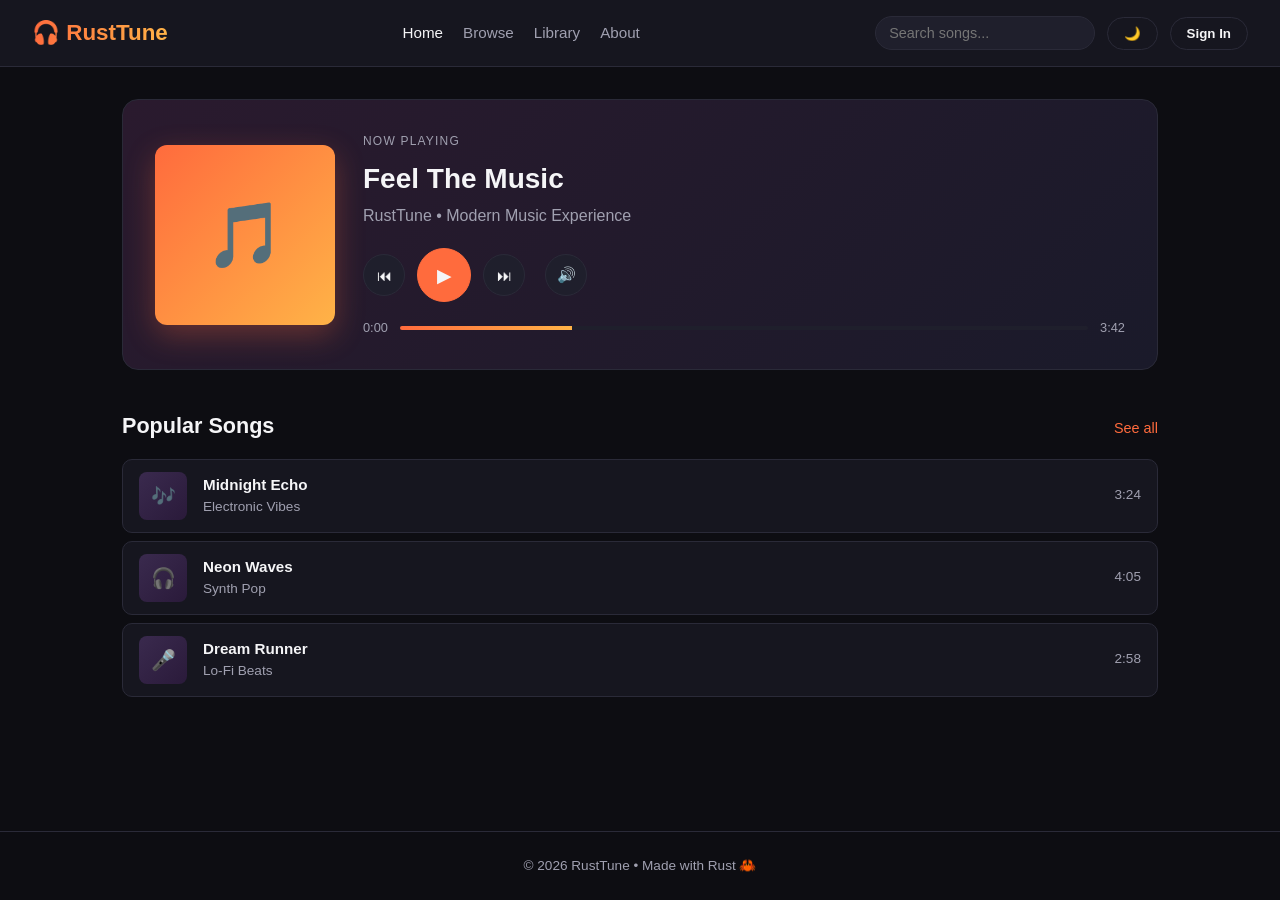
==== commit 20eb3a06: "feat: light mode added" ====
--- a/templates/index.html
+++ b/templates/index.html
@@ -26,6 +26,8 @@
         class="search"
         placeholder="Search songs..."
       />
+
+      <button class="btn btn-ghost" id="theme-toggle" title="Toggle light/dark mode">🌙</button>
 
       <button class="btn btn-ghost">Sign In</button>
     </div>
--- a/static/css/style.css
+++ b/static/css/style.css
@@ -8,6 +8,17 @@
   --accent: #ff6b3d;
   --accent-2: #ffb347;
   --border: #2a2a38;
+}
+
+html.light-mode {
+  --bg: #f5f5f7;
+  --bg-elev: #ececf1;
+  --bg-elev-2: #e8e8ed;
+  --text: #0d0d12;
+  --text-dim: #5f5f6b;
+  --accent: #ff6b3d;
+  --accent-2: #ffb347;
+  --border: #d0d0d8;
 }
 
 * { box-sizing: border-box; margin: 0; padding: 0; }
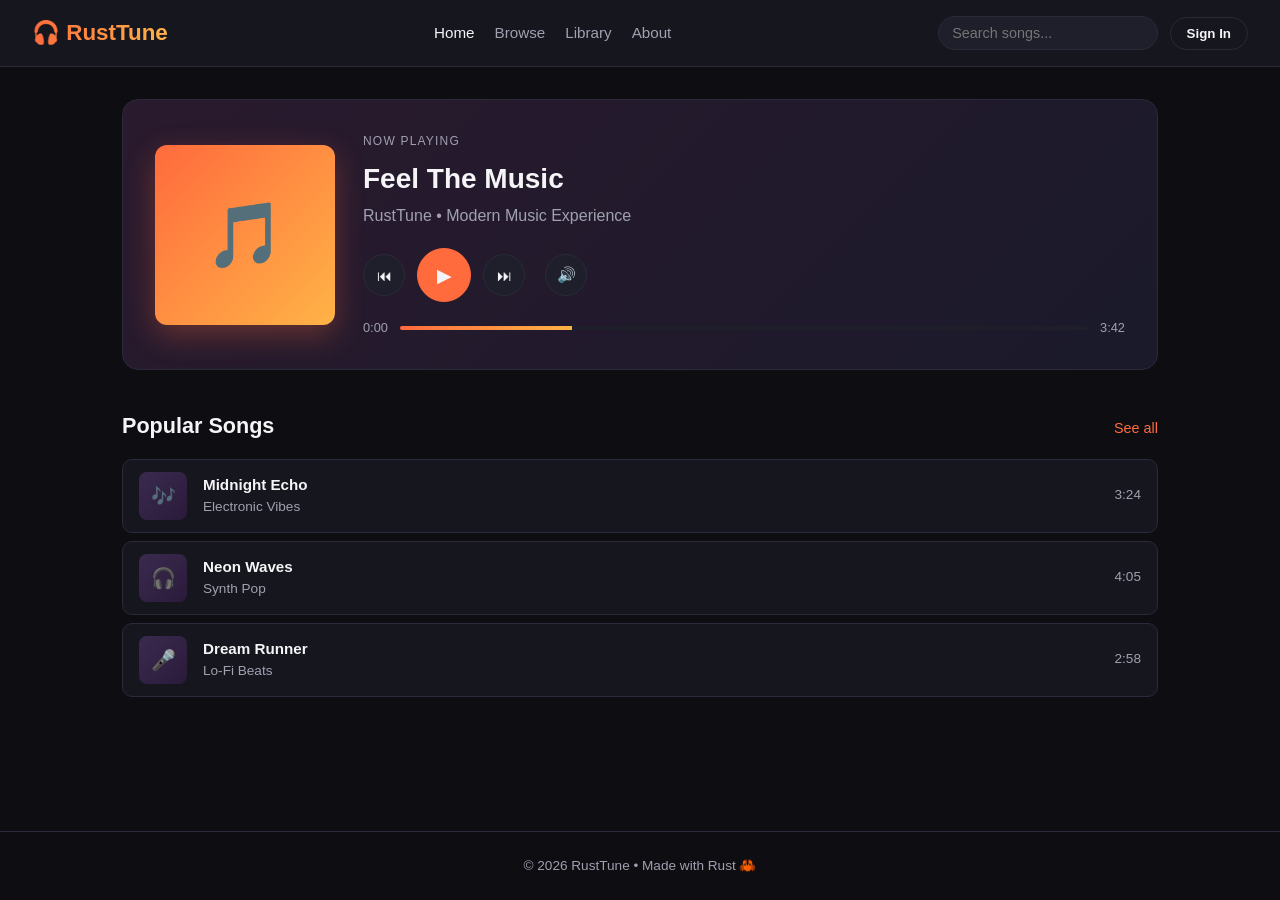
==== commit 5fae018e: "fix: add audio element and wire up play/pause/prev/next conttrols" ====
--- a/templates/index.html
+++ b/templates/index.html
@@ -27,8 +27,6 @@
         placeholder="Search songs..."
       />
 
-      <button class="btn btn-ghost" id="theme-toggle" title="Toggle light/dark mode">🌙</button>
-
       <button class="btn btn-ghost">Sign In</button>
     </div>
   </header>
@@ -52,9 +50,9 @@
           </p>
 
           <div class="player-controls">
-            <button class="ctrl">⏮</button>
-            <button class="ctrl ctrl-play">▶</button>
-            <button class="ctrl">⏭</button>
+            <button class="ctrl" id="btn-prev">⏮</button>
+            <button class="ctrl ctrl-play" id="btn-play">▶</button>
+            <button class="ctrl" id="btn-next">⏭</button>
 
             <div class="volume-wrapper">
               <button class="ctrl ctrl-volume" id="mute-btn">🔊</button>
@@ -135,6 +133,8 @@
   </footer>
 
   <script src="/static/js/script.js"></script>
+
+  <audio id="player" preload="auto"></audio>
   
 </body>
 </html>
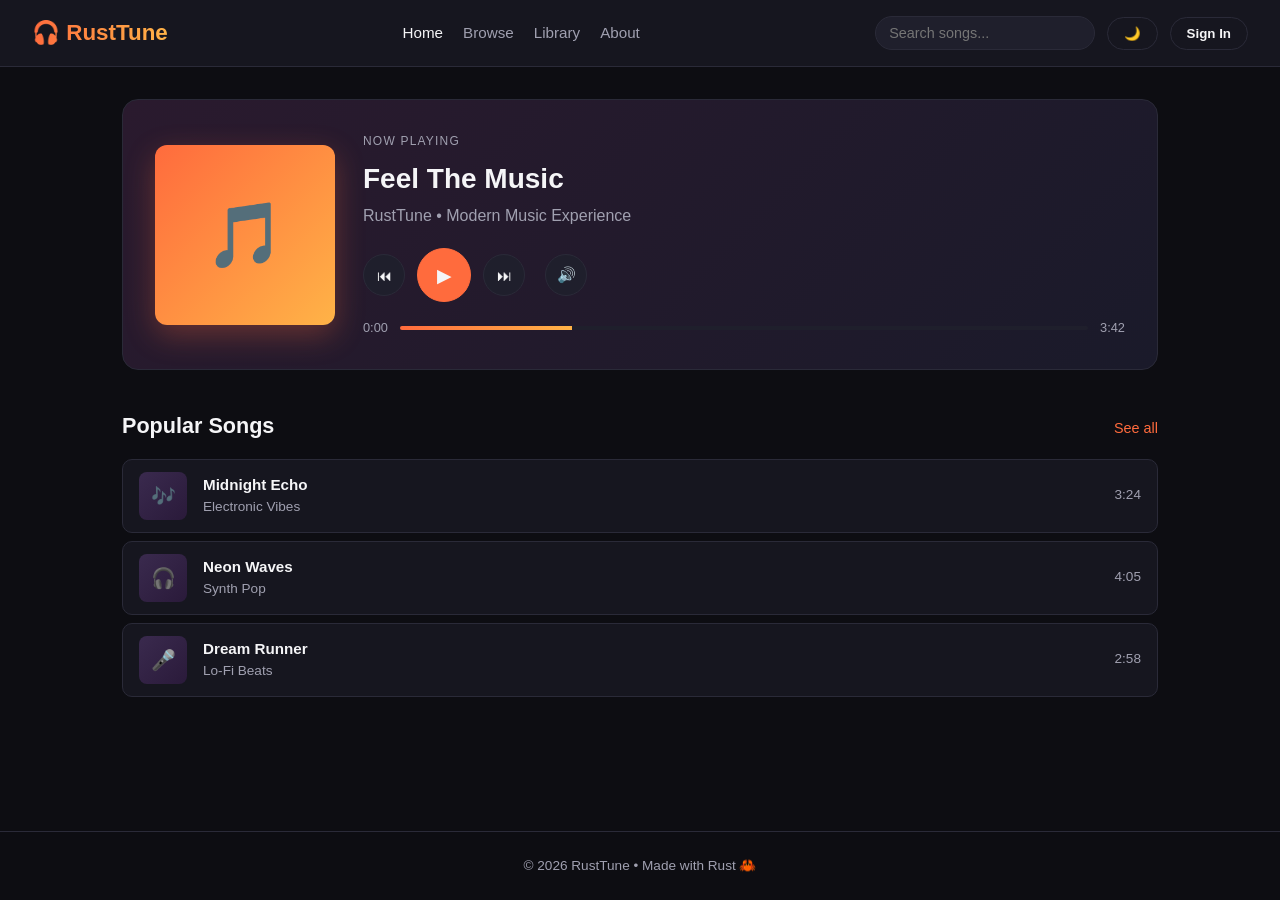
==== commit be49597f: "Merge pull request #94 from vanyas1176-midas/feature/main feat: add dark/light mode toggle to RustTu" ====
--- a/templates/index.html
+++ b/templates/index.html
@@ -27,6 +27,8 @@
         placeholder="Search songs..."
       />
 
+      <button class="btn btn-ghost" id="theme-toggle" title="Toggle light/dark mode">🌙</button>
+
       <button class="btn btn-ghost">Sign In</button>
     </div>
   </header>
@@ -50,9 +52,9 @@
           </p>
 
           <div class="player-controls">
-            <button class="ctrl" id="btn-prev">⏮</button>
-            <button class="ctrl ctrl-play" id="btn-play">▶</button>
-            <button class="ctrl" id="btn-next">⏭</button>
+            <button class="ctrl">⏮</button>
+            <button class="ctrl ctrl-play">▶</button>
+            <button class="ctrl">⏭</button>
 
             <div class="volume-wrapper">
               <button class="ctrl ctrl-volume" id="mute-btn">🔊</button>
@@ -133,8 +135,6 @@
   </footer>
 
   <script src="/static/js/script.js"></script>
-
-  <audio id="player" preload="auto"></audio>
   
 </body>
 </html>
